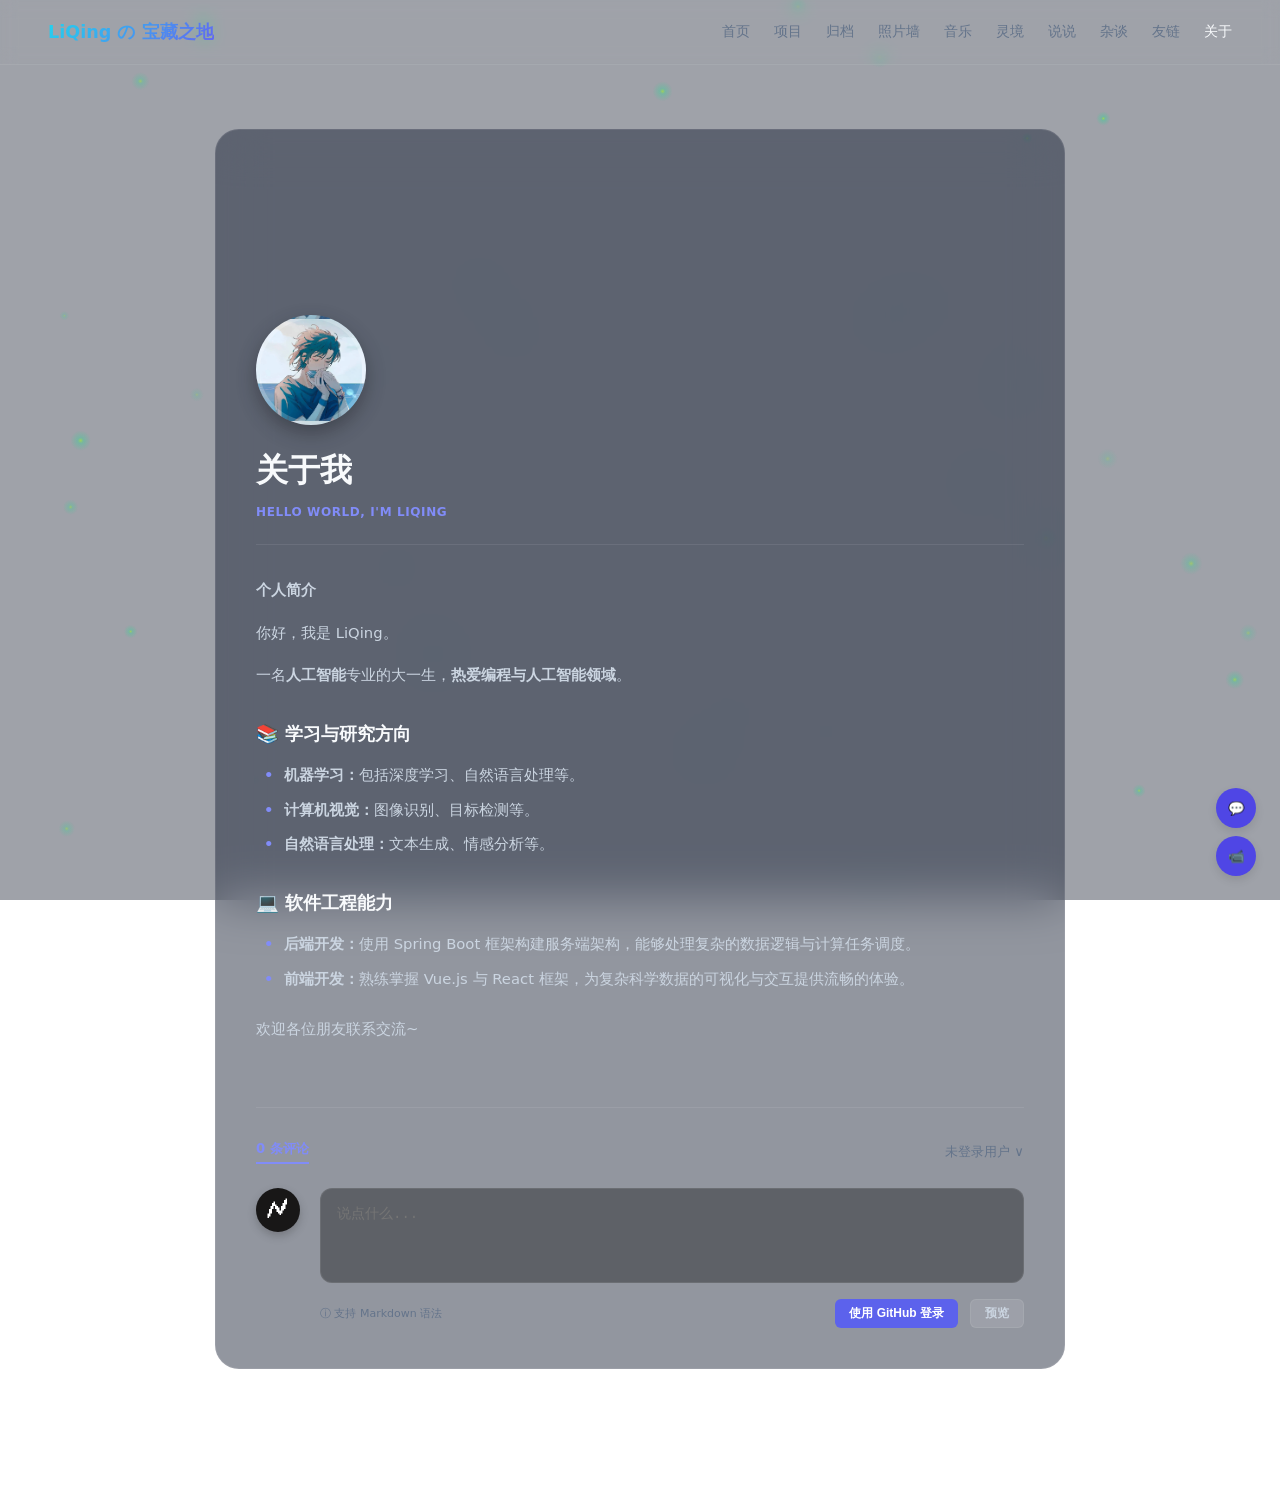
==== about.html @ 9a2c98c0 "Add files via upload" ====
<!DOCTYPE html>
<html lang="zh-CN" class="dark">
<head>
    <meta charset="UTF-8">
    <meta name="viewport" content="width=device-width, initial-scale=1.0">
    <title>关于我 - LiQing の 宝藏之地</title>
    
    <!-- 复用原有全局主题与版面样式表 -->
    <link rel="stylesheet" href="theme.css">
    <link rel="stylesheet" href="style.css">
    
    <!-- 外联载入关于我专属样式表 -->
    <link rel="stylesheet" href="about.css">
    
    <!-- 优先执行的主题状态切换脚本 -->
    <script src="theme.js"></script>
</head>
<body>

    <!-- 全局时间同步背景轮播与慢速弹幕 -->
    <div class="bg-decorations">
        <canvas id="bg-canvas"></canvas>
    </div>

    <!-- 顶栏导航 -->
    <header class="app-header">
        <div class="logo">LiQing の 宝藏之地</div>
        <nav class="nav-links">
            <a href="index.html" class="nav-link">首页</a>
            <a href="#" class="nav-link">项目</a>
            <a href="#" class="nav-link">归档</a>
            <a href="gallery.html" class="nav-link">照片墙</a>
            <a href="#" class="nav-link">音乐</a>
            <a href="#" class="nav-link">灵境</a>
            <a href="#" class="nav-link">说说</a>
            <a href="#" class="nav-link">杂谈</a>
            <a href="#" class="nav-link">友链</a>
            <a href="about.html" class="nav-link active">关于</a>
        </nav>
    </header>

    <!-- 关于我主体内容大卡片 -->
    <main class="about-card card">
        
        <!-- 1. 顶部横幅图 -->
        <div class="about-banner" style="background-image: url('./img/雷电将军.jpg');"></div>
        
        <!-- 2. 半重叠头像 -->
        <div class="about-avatar-container">
            <div class="about-avatar" style="background-image: url('./img/头像.jpg');"></div>
        </div>

        <div class="about-content">
            <!-- 3. 卡片头部信息 (已经删除右侧的选项卡切换按钮) -->
            <div class="about-header-row">
                <div class="about-title-block">
                    <h1>关于我</h1>
                    <span class="about-subtitle">HELLO WORLD, I'M LIQING</span>
                </div>
            </div>

            <!-- 4. 自我介绍富文本正文 -->
            <article class="about-article">
                <p><strong>个人简介</strong></p>
                <p>你好，我是 LiQing。</p>
                <p>一名<strong>人工智能</strong>专业的大一生，<strong>热爱编程与人工智能领域</strong>。</p>

                <h3>📚 学习与研究方向</h3>
                <ul>
                    <li><strong>机器学习：</strong>包括深度学习、自然语言处理等。</li>
                    <li><strong>计算机视觉：</strong>图像识别、目标检测等。</li>
                    <li><strong>自然语言处理：</strong>文本生成、情感分析等。</li>
                </ul>

                <h3>💻 软件工程能力</h3>
                <ul>
                    <li><strong>后端开发：</strong>使用 Spring Boot 框架构建服务端架构，能够处理复杂的数据逻辑与计算任务调度。</li>
                    <li><strong>前端开发：</strong>熟练掌握 Vue.js 与 React 框架，为复杂科学数据的可视化与交互提供流畅的体验。</li>
                </ul>

                <p>欢迎各位朋友联系交流~</p>
            </article>

            <!-- 5. 评论发表区 -->
            <section class="comments-section">
                <div class="comments-header">
                    <span class="comments-count-tab">0 条评论</span>
                    <span class="user-status-dropdown">未登录用户 ∨</span>
                </div>

                <div class="comment-form-wrapper">
                    <!-- 左侧 GitHub 头像标 -->
                    <div class="comment-github-avatar">🗲</div>
                    
                    <!-- 右侧发布框 -->
                    <div class="comment-input-area">
                        <textarea class="comment-textarea" placeholder="说点什么..."></textarea>
                        
                        <!-- 底部控制条 -->
                        <div class="comment-actions-bar">
                            <span class="markdown-tips">ⓘ 支持 Markdown 语法</span>
                            <div class="action-buttons">
                                <button class="btn-login-github">使用 GitHub 登录</button>
                                <button class="btn-preview">预览</button>
                            </div>
                        </div>
                    </div>
                </div>
            </section>
        </div>
    </main>

    <!-- 复用全局 Canvas 流萤粒子、背景同步轮播与慢速弹幕 -->
    <script src="shared-bg.js"></script>
    <script src="main.js"></script>

        <!-- 浮动小猫及挂件区 -->
    <div class="floating-container">
        <div class="floating-controls">
            <button class="float-btn" id="danmaku-trigger-btn">💬</button>
            <button class="float-btn">📹</button>
        </div>
    </div>

</body>
</html>
---- theme.css ----
/* ==========================================
   主题配色配置文件 (theme.css)
   ========================================== */
:root {
    /* --- 日间模式 (Light Mode) 变量 --- */
    --app-bg: linear-gradient(135deg, #f1f5f9 0%, #e2e8f0 100%);
    --text-primary: #0f172a;
    --text-secondary: #475569;
    --text-muted: #64748b;
    --card-background: rgba(255, 255, 255, 0.75);
    --card-border-color: rgba(226, 232, 240, 0.9);
    --search-bg: rgba(255, 255, 255, 0.9);
    
    /* 渐变与主题色 */
    --brand-gradient: linear-gradient(135deg, #0284c7, #4f46e5);
    --button-theme-bg: linear-gradient(135deg, #f59e0b, #d97706);
    --glow-shadow: rgba(245, 158, 11, 0.25);
    --stat-num-color: #4f46e5;
    --clock-bg: #e2e8f0;
}

:root.dark {
    /* --- 夜间模式 (Dark Mode) 变量 --- */
    --app-bg: radial-gradient(circle at 50% 50%, #0f172a 0%, #05070f 100%);
    --text-primary: #f8fafc;
    --text-secondary: #cbd5e1;
    --text-muted: #64748b;
    --card-background: rgba(19, 27, 46, 0.65);
    --card-border-color: rgba(255, 255, 255, 0.08);
    --search-bg: rgba(19, 27, 46, 0.6);
    
    /* 渐变与主题色 */
    --brand-gradient: linear-gradient(135deg, #22d3ee, #6366f1);
    --button-theme-bg: linear-gradient(135deg, #6366f1, #a855f7);
    --glow-shadow: rgba(99, 102, 241, 0.35);
    --stat-num-color: #38bdf8;
    --clock-bg: rgba(0, 0, 0, 0.4);
}
---- style.css ----
/* ==========================================
   版面与全局样式表 (style.css)
   ========================================== */

* {
    box-sizing: border-box;
    margin: 0;
    padding: 0;
}

/* style.css 中的 body 部分 */
body {
    background: transparent !important; /* 🌟 核心：必须设为透明，否则会挡住身后的全局轮播图和弹幕！ */
    color: var(--text-primary);
    font-family: system-ui, -apple-system, sans-serif;
    min-height: 100vh;
    padding-bottom: 3rem;
    transition: background-color 0.5s ease, color 0.5s ease;
}

/* body {
    background: var(--app-bg);
    color: var(--text-primary);
    font-family: system-ui, -apple-system, sans-serif;
    min-height: 100vh;
    padding-bottom: 3rem;
    transition: background-color 0.5s ease, color 0.5s ease;
} */

/* 装饰背景 */
.bg-decorations {
    position: absolute;
    inset: 0;
    pointer-events: none;
    overflow: hidden;
    z-index: 0;
}

#bg-canvas {
    position: fixed;
    top: 0;
    left: 0;
    width: 100vw;
    height: 100vh;
    pointer-events: none;
    z-index: -1;
}

.side-text-left {
    position: absolute;
    top: 10rem;
    left: 3rem;
    font-size: 0.75rem;
    color: var(--text-muted);
    opacity: 0.3;
    writing-mode: vertical-rl;
    letter-spacing: 0.2em;
    display: none;
}

.side-text-right {
    position: absolute;
    top: 8rem;
    right: 3rem;
    font-size: 0.75rem;
    color: var(--text-muted);
    opacity: 0.15;
    writing-mode: vertical-rl;
    letter-spacing: 0.2em;
    display: none;
}

@media (min-width: 1024px) {
    .side-text-left, .side-text-right {
        display: block;
    }
}

/* 顶栏导航 */
.app-header {
    display: flex;
    justify-content: space-between;
    align-items: center;
    padding: 1.25rem 3rem;
    border-bottom: 1px solid var(--card-border-color);
    backdrop-filter: blur(8px);
    position: relative;
    z-index: 10;
}
.logo {
    font-weight: bold;
    font-size: 1.1rem;
    background: var(--brand-gradient);
    -webkit-background-clip: text;
    -webkit-text-fill-color: transparent;
}
.nav-links {
    display: flex;
    gap: 1.5rem;
}
.nav-link {
    color: var(--text-muted);
    text-decoration: none;
    font-size: 0.875rem;
    transition: color 0.2s;
}
.nav-link.active, .nav-link:hover {
    color: var(--text-primary);
}

/* 搜索栏 */
.search-bar-container {
    display: flex;
    justify-content: center;
    margin-top: 2rem;
    position: relative;
    z-index: 10;
}
.search-box {
    position: relative;
    width: 100%;
    max-width: 500px;
}
.search-icon {
    position: absolute;
    left: 1rem;
    top: 50%;
    transform: translateY(-50%);
}
.search-input {
    width: 100%;
    background: var(--search-bg);
    border: 1px solid var(--card-border-color);
    padding: 0.75rem 1rem 0.75rem 2.5rem;
    border-radius: 50px;
    color: var(--text-primary);
    outline: none;
    font-size: 0.875rem;
    transition: all 0.3s;
}

/* 主网格排版 */
.main-content {
    max-width: 1140px;
    margin: 2rem auto 0;
    padding: 0 1rem;
    display: flex;
    flex-direction: column;
    gap: 1.5rem;
    position: relative;
    z-index: 10;
}

/* 通用卡片容器 */
.card {
    background: var(--card-background);
    border: 1px solid var(--card-border-color);
    border-radius: 1.25rem;
    backdrop-filter: blur(12px);
    transition: all 0.5s ease;
}

/* 布局行 */
.grid-row-top {
    display: grid;
    grid-template-columns: 7fr 5fr;
    gap: 1.5rem;
}

/* 个人名片样式 */
.profile-card {
    padding: 1.5rem;
    display: flex;
    flex-direction: column;
    justify-content: space-between;
}

/* ==========================================================
   个人名片鼠标互动与跳转优化 (style.css)
   ========================================================== */

/* 名片卡片基础容器 */
.profile-card {
    position: relative;
    transition: transform 0.4s ease, box-shadow 0.4s ease;
}

/* 鼠标悬停在卡片上时：卡片轻微浮起并散发柔光 */
.profile-card:hover {
    transform: translateY(-3px);
    box-shadow: 0 12px 24px -5px var(--glow-shadow);
}

/* 绝对定位覆盖层：高度避开了底部的社交链接行，确保双功能完美并存 */
.profile-click-overlay {
    position: absolute;
    top: 0;
    left: 0;
    width: 100%;
    height: calc(100% - 60px); /* 留出底部 footer 按钮的可点空间 */
    z-index: 5;
    cursor: pointer;
}

/* 头像外框过渡参数 */
.profile-card .avatar-box {
    transition: transform 0.4s cubic-bezier(0.25, 1, 0.5, 1);
}

/* 🌟 【交互动效 1】：悬浮时头像微微逆时针倾斜 8 度并放大 */
.profile-card:hover .avatar-box {
    transform: rotate(-8deg) scale(1.05);
}

/* 文本信息容器过渡参数 */
.profile-card .profile-info {
    transition: transform 0.4s cubic-bezier(0.25, 1, 0.5, 1);
    transform-origin: left center; /* 保持由左侧向右平滑放大 */
}

/* 🌟 【交互动效 2】：悬浮时文字区域平滑整体放大 2.5% */
.profile-card:hover .profile-info {
    transform: scale(1.025);
}

/* 底部社交链（确保层级高于跳转覆盖层，使其始终可以被点击） */
.profile-card .profile-footer {
    position: relative;
    z-index: 10;
}

.profile-header {
    display: flex;
    gap: 1.5rem;
}
.avatar-box {
    width: 80px;
    height: 80px;
    border-radius: 12px;
    border: 1px solid var(--card-border-color);
    display: flex;
    align-items: center;
    justify-content: center;
    background: var(--card-background);
    object-fit: cover;
}
.profile-name {
    font-size: 1.5rem;
}
.profile-bio {
    font-size: 0.75rem;
    color: var(--text-secondary);
    margin-top: 0.5rem;
    line-height: 1.6;
}
.profile-footer {
    border-top: 1px solid var(--card-border-color);
    margin-top: 1.5rem;
    padding-top: 1rem;
    display: flex;
    justify-content: space-between;
    align-items: center;
}
.stats {
    display: flex;
    gap: 1.5rem;
}
.stat-item {
    text-align: center;
}
.stat-num {
    display: block;
    font-size: 1.15rem;
    font-weight: bold;
    color: var(--stat-num-color);
}
.stat-label {
    font-size: 0.75rem;
    color: var(--text-muted);
}
.social-links {
    display: flex;
    gap: 0.5rem;
}
.social-btn {
    width: 32px;
    height: 32px;
    border-radius: 50%;
    background: var(--card-border-color);
    display: flex;
    align-items: center;
    justify-content: center;
    text-decoration: none;
    font-size: 0.75rem;
    font-weight: bold;
    color: var(--text-primary);
}

/* 音乐卡样式 */
.music-card {
    padding: 1.5rem;
    display: flex;
    align-items: center;
    gap: 1.5rem;
}
.vinyl-record-container {
    flex-shrink: 0;
    width: 96px;
    height: 96px;
    animation: rotate 15s linear infinite;
    border-radius: 50%; /* 强行将正方形的专辑封面裁剪为完美的圆盘，旋转时才好看 */
    object-fit: cover;  /* 防拉伸 */
}
.player-details {
    flex-grow: 1;
}
.player-badge {
    font-size: 10px;
    background: rgba(79, 70, 229, 0.1);
    border: 1px solid rgba(79, 70, 229, 0.2);
    padding: 2px 6px;
    border-radius: 50px;
    font-weight: bold;
}
.track-title {
    margin-top: 0.5rem;
    font-size: 1.1rem;
}
.track-artist {
    font-size: 0.75rem;
    color: var(--text-secondary);
}
.track-lyricist {
    font-size: 11px;
    color: var(--text-muted);
    margin-top: 0.25rem;
}
.progress-area {
    margin-top: 1rem;
}
.time-stamps {
    display: flex;
    justify-content: space-between;
    font-size: 10px;
    color: var(--text-muted);
    margin-bottom: 0.25rem;
}
.progress-bar {
    height: 6px;
    background: var(--card-border-color);
    border-radius: 50px;
    position: relative;
}
.progress-current {
    height: 100%;
    background: #6366f1;
    border-radius: 50px;
    position: relative;
}
.progress-handle {
    position: absolute;
    right: 0;
    top: 50%;
    transform: translate(50%, -50%);
    width: 10px;
    height: 10px;
    background: #fff;
    border-radius: 50%;
    box-shadow: 0 2px 4px rgba(0,0,0,0.2);
}
.player-controls {
    display: flex;
    justify-content: center;
    align-items: center;
    gap: 1.5rem;
    margin-top: 1rem;
}
.ctrl-btn {
    background: none;
    border: none;
    color: var(--text-muted);
    cursor: pointer;
    font-size: 1rem;
}
.play-btn {
    width: 36px;
    height: 36px;
    border-radius: 50%;
    background: #6366f1;
    color: #fff;
    display: flex;
    align-items: center;
    justify-content: center;
    box-shadow: 0 4px 10px rgba(99, 102, 241, 0.3);
}

/* ==========================================================
   跑马灯字幕栏优化样式 (style.css)
   ========================================================== */
.lyrics-marquee {
    display: flex;
    align-items: center;
    justify-content: space-between;
    padding: 0.75rem 1.5rem;
    border-radius: 0.75rem;
    font-size: 0.75rem;
    color: #6366f1; /* 经典深紫蓝色 */
    font-weight: 500;
    overflow: hidden;
    transition: all 0.5s ease;
}

/* 暗色模式下自适应发光 */
.dark .lyrics-marquee {
    color: #818cf8; /* 柔和浅紫蓝 */
    box-shadow: 0 0 15px rgba(99, 102, 241, 0.04);
}

/* 左侧图标旋转 */
.marquee-icon-left {
    margin-right: 0.5rem;
    font-size: 0.85rem;
    animation: marquee-spin 6s linear infinite;
    display: inline-block;
    user-select: none;
}

/* 右侧音符上下跳动 */
.marquee-icon-right {
    margin-left: 0.5rem;
    font-size: 0.95rem;
    animation: marquee-bounce 0.8s ease-in-out infinite alternate;
    display: inline-block;
    user-select: none;
}

/* 滚动视口：两端边缘羽化淡入淡出 */
.marquee-viewport {
    flex-grow: 1;
    overflow: hidden;
    position: relative;
    white-space: nowrap;
    /* 🌟 核心：利用线性渐变透明度，实现划过两侧边缘时自然淡出的磨砂感 */
    mask-image: linear-gradient(to right, transparent 0%, #000 8%, #000 92%, transparent 100%);
    -webkit-mask-image: linear-gradient(to right, transparent 0%, #000 8%, #000 92%, transparent 100%);
}

/* 滚动轨道：设置流畅的运动参数 */
.marquee-track {
    display: inline-block;
    padding-left: 100%; /* 从视口最右侧以外滑入 */
    /* ↙↙↙ 【在此处可以调整滚动速度，28s 代表走完一个周期的时间，数值越小滚动越快】 */
    animation: marquee-scroll 28s linear infinite;
}

.marquee-track span {
    padding-right: 3rem;
    letter-spacing: 0.05em;
}

/* 🌟 鼠标悬停时自动暂停，方便用户阅读 */
.lyrics-marquee:hover .marquee-track {
    animation-play-state: paused;
}

/* ==========================================
   跑马灯专属 Keyframes 动画帧
   ========================================== */

/* 无缝向左循环位移 */
@keyframes marquee-scroll {
    0% { transform: translateX(0); }
    100% { transform: translateX(-100%); }
}

/* 左侧图标优雅慢旋转 */
@keyframes marquee-spin {
    from { transform: rotate(0deg); }
    to { transform: rotate(360deg); }
}

/* 右侧跳跃音符 */
@keyframes marquee-bounce {
    0% { transform: translateY(2px) scale(0.9); }
    100% { transform: translateY(-4px) scale(1.1); }
}

/* 第二排布局 */
.grid-row-bottom {
    display: grid;
    grid-template-columns: 4fr 8fr;
    gap: 1.5rem;
}

/* 主容器 */
.feature-card {
    height: 400px;
    position: relative;
    overflow: hidden;
    display: flex;
    flex-direction: column;
    justify-content: flex-end;
    border-radius: 1.25rem;
}

/* 渐变遮罩 */
.feature-overlay {
    position: absolute;
    inset: 0;
    background: linear-gradient(to top, rgba(0,0,0,0.85) 0%, rgba(0,0,0,0.2) 60%, transparent 100%);
    z-index: 2;
    pointer-events: none;
}

/* 幻灯片轨道 */
.carousel-track {
    position: absolute;
    inset: 0;
    width: 100%;
    height: 100%;
    z-index: 1;
}

/* 幻灯片单页 */
.carousel-slide {
    position: absolute;
    inset: 0;
    width: 100%;
    height: 100%;
    opacity: 0;
    visibility: hidden;
    transition: opacity 0.8s cubic-bezier(0.4, 0, 0.2, 1), visibility 0.8s;
    display: flex;
    flex-direction: column;
    justify-content: flex-end;
    padding: 1.75rem; /* 稍微拉开一点间距 */
    box-sizing: border-box;
}

.carousel-slide.active {
    opacity: 1;
    visibility: visible;
    z-index: 3;
}

/* 背景图层 */
.carousel-slide .feature-bg {
    position: absolute;
    inset: 0;
    background-size: cover;
    background-position: center;
    z-index: 1;
    transition: transform 0.8s cubic-bezier(0.25, 1, 0.5, 1);
}

/* 文本容器 */
.carousel-slide .feature-content {
    position: relative;
    z-index: 4;
    color: #ffffff !important;
    transition: transform 0.6s cubic-bezier(0.25, 1, 0.5, 1);
    transform-origin: left bottom;
}

/* ==========================================
   鼠标悬停时的独立缩放动效 (您可以微调以下数值)
   ========================================== */
/* 悬停景深动画 */
.feature-card:hover .carousel-slide.active .feature-bg {
    transform: scale(1.06); 
}
.feature-card:hover .carousel-slide.active .feature-content {
    transform: scale(1.02) translateY(-4px); 
}

/* 头部徽章与日期栏 */
.feature-meta {
    display: flex;
    justify-content: space-between;
    align-items: center;
    font-size: 10px;
    margin-bottom: 1.25rem;
}

/* 左侧紫色“LATEST INSIGHT”半圆角徽章 */
.feature-badge {
    background: #5c62ec; /* 饱满的紫蓝色 */
    color: #ffffff !important;
    padding: 4px 12px;
    border-radius: 50px; /* 胶囊圆角 */
    font-weight: bold;
    font-size: 10px;
    letter-spacing: 0.05em;
    box-shadow: 0 2px 4px rgba(0,0,0,0.15);
}

/* 右侧日期胶囊边框 (高度还原截图) */
.feature-date {
    font-family: monospace;
    font-size: 11px;
    color: #ffffff !important;
    background: rgba(0, 0, 0, 0.45); /* 深色半透明背景 */
    border: 1px solid rgba(255, 255, 255, 0.15); /* 细边框 */
    padding: 3px 12px;
    border-radius: 50px; /* 胶囊圆角 */
    letter-spacing: 0.05em;
}

/* 主标题文字：改为衬线宋体 (Songti) */
.feature-title {
    /* 英文采用 Georgia 衬线体，中文采用 宋体 / 华文宋体 */
    font-family: Georgia, "Nimbus Roman No9 L", "Songti SC", "Noto Serif CJK SC", "Source Han Serif SC", "SimSun", serif;
    font-size: 1.75rem; /* 适当加大，高度还原视觉冲击力 */
    font-weight: bold;
    margin-bottom: 0.75rem;
    color: #ffffff !important;
    text-shadow: 0 2px 6px rgba(0, 0, 0, 0.6);
    line-height: 1.25;
}

/* 描述文本 */
.feature-desc {
    font-family: system-ui, -apple-system, sans-serif; /* 描述依然使用清晰的无衬线体 */
    font-size: 0.85rem;
    color: #cbd5e1 !important;
    text-shadow: 0 1px 3px rgba(0, 0, 0, 0.6);
    opacity: 0.95;
}

/* ==========================================
   轮播圆点：完美适配至右下角并微调圆角
   ========================================== */
.carousel-dots {
    position: absolute;
    bottom: 1.75rem;  /* 对齐 padding */
    right: 1.75rem;  /* 移动至右下角 */
    display: flex;
    gap: 6px;        /* 紧凑的圆点间距 */
    z-index: 10;
}

.dot {
    width: 6px;
    height: 6px;
    border-radius: 50%;
    background: rgba(255, 255, 255, 0.35); /* 未选中时的灰色半透明 */
    cursor: pointer;
    transition: all 0.35s cubic-bezier(0.4, 0, 0.2, 1);
}

/* 选中态的胶囊扁平化拉伸 */
.dot.active {
    background: #818cf8; /* 浅紫蓝色 */
    width: 20px;         /* 稍微缩短一点，比原先更精致 */
    border-radius: 4px;
}
/* 右边子组合列 */
.sub-column-right {
    display: flex;
    flex-direction: column;
    gap: 1.5rem;
}
/* ==========================================
   首页宽幅摄影卡 (style.css) - 与左侧轮播动画对齐
   ========================================== */

/* 主容器 */
.photography-card {
    height: 180px;
    position: relative;
    display: flex;
    flex-direction: column;
    justify-content: center;
    padding: 1.5rem;
    overflow: hidden;
    text-decoration: none; /* 移除下划线 */
    border-radius: 1.25rem;
}

/* 独立的背景图层 */
.photography-card .photography-bg {
    position: absolute;
    inset: 0;
    background-size: cover;
    background-position: center;
    z-index: 1;
    /* 与左侧轮播图相同的背景过渡时间与缓动曲线 */
    transition: transform 0.8s cubic-bezier(0.25, 1, 0.5, 1);
}

/* 暗色渐变遮罩 (处于背景和文字之间) */
.photography-card .card-overlay {
    position: absolute;
    inset: 0;
    background: linear-gradient(to right, rgba(0, 0, 0, 0.8) 0%, rgba(0, 0, 0, 0.25) 100%);
    z-index: 2;
    pointer-events: none;
}

/* 文字内容层 */
.photography-card .photo-info {
    position: relative;
    z-index: 10; /* 强行置顶，确保文字不被暗化 */
    /* 与左侧轮播图相同的文字过渡时间与缓动曲线 */
    transition: transform 0.6s cubic-bezier(0.25, 1, 0.5, 1);
    transform-origin: left bottom; /* 保持左下方对齐 */
}

/* ==========================================
   【核心特效】：悬停时背景与文字分别触发缩放与位移
   ========================================== */
   
/* 1. 背景图向内平滑放大 8% */
.photography-card:hover .photography-bg {
    transform: scale(1.08);
}

/* 2. 文字独立放大 3% 并向上漂移 4px */
.photography-card:hover .photo-info {
    transform: scale(1.03) translateY(-4px);
}

/* 文字排版样式（锁定高亮白色） */
.photography-card .photo-title {
    font-family: Georgia, "Nimbus Roman No9 L", "Songti SC", "Noto Serif CJK SC", "Source Han Serif SC", "SimSun", serif;
    font-size: 1.5rem;
    font-weight: bold;
    color: #ffffff !important;
    text-shadow: 0 2px 4px rgba(0,0,0,0.5);
    margin: 0;
}

.photography-card .photo-desc {
    font-family: system-ui, -apple-system, sans-serif;
    font-size: 0.875rem;
    color: #cbd5e1 !important;
    margin-top: 0.5rem;
    text-shadow: 0 1px 2px rgba(0,0,0,0.5);
}
.card-overlay {
    position: absolute;
    inset: 0;
    background: var(--card-border-color);
    opacity: 0.2;
}
.photo-info {
    position: relative;
    z-index: 2;
}
.photo-title {
    font-size: 1.5rem;
}
.photo-desc {
    font-size: 0.875rem;
    color: var(--text-secondary);
    margin-top: 0.5rem;
}

/* 二级双列组合 */
.split-row {
    display: grid;
    grid-template-columns: 2fr 1fr;
    gap: 1.5rem;
    flex-grow: 1;
}

/* ==========================================
   记录卡轮播样式定义 (style.css)
   ========================================== */

/* 记录卡主容器 */
.records-card {
    position: relative;
    overflow: hidden;
    border-radius: 1.25rem;
    height: 100%; /* 拉伸填满外部高度 */
    min-height: 200px;
    box-sizing: border-box;
}

/* 
   利用伪元素在记录卡背景图之上、内容之下生成压暗渐变遮罩 
   锁定最高对比度，防止文字看不清
*/
.records-card .carousel-slide .feature-bg::after {
    content: '';
    position: absolute;
    inset: 0;
    background: linear-gradient(to top, rgba(0, 0, 0, 0.85) 0%, rgba(0, 0, 0, 0.35) 60%, transparent 100%);
    z-index: 2;
    pointer-events: none;
}

/* 
   【视差悬停动效】：
   当鼠标移入特色文章卡（feature-card）或记录卡（records-card）时，
   对应的背景和文字执行独立的平滑缩放与移位
*/
.feature-card:hover .carousel-slide.active .feature-bg,
.records-card:hover .carousel-slide.active .feature-bg {
    transform: scale(1.06); /* 背景向内放大 6% */
}

.feature-card:hover .carousel-slide.active .feature-content,
.records-card:hover .carousel-slide.active .feature-content {
    transform: scale(1.02) translateY(-4px); /* 文字上移 4px 并整体放大 2% */
}

/* 记录卡内部特定元素样式细调 */
.records-card .record-header {
    display: flex;
    justify-content: space-between;
    align-items: center;
    font-size: 10px;
    margin-bottom: 0.75rem;
}

.records-card .record-badge {
    background: rgba(99, 102, 241, 0.2) !important;
    border: 1px solid rgba(129, 140, 248, 0.4) !important;
    color: #818cf8 !important; /* 精致淡紫色 */
    padding: 2px 8px;
    border-radius: 4px;
    font-weight: bold;
    letter-spacing: 0.05em;
}

.records-card .record-date {
    color: #cbd5e1 !important;
    font-family: monospace;
    font-size: 11px;
}

.records-card .record-title {
    font-size: 1.15rem;
    font-weight: bold;
    color: #ffffff !important;
    text-shadow: 0 2px 4px rgba(0, 0, 0, 0.6);
    margin-bottom: 0.5rem;
    line-height: 1.35;
}

.records-card .record-desc {
    font-size: 0.75rem;
    color: #cbd5e1 !important;
    text-shadow: 0 1px 3px rgba(0, 0, 0, 0.6);
    line-height: 1.45;
    max-width: 90%;
}
.record-header {
    display: flex;
    justify-content: space-between;
    font-size: 10px;
}
.record-badge {
    background: rgba(99, 102, 241, 0.1);
    border: 1px solid rgba(99, 102, 241, 0.2);
    padding: 2px 6px;
    border-radius: 4px;
    color: #6366f1;
}
.record-title {
    font-size: 1.1rem;
    margin-top: 0.75rem;
}
.record-desc {
    font-size: 0.75rem;
    color: var(--text-secondary);
    margin-top: 0.5rem;
    line-height: 1.5;
}
.record-indicators {
    display: flex;
    gap: 6px;
    margin-top: 1rem;
}
.ind-dot {
    width: 6px;
    height: 6px;
    border-radius: 50%;
    background: var(--card-border-color);
}
.ind-dot.active {
    background: #6366f1;
}

/* 主题切换按钮卡 */
.theme-toggle-card {
    display: flex;
    flex-direction: column;
    align-items: center;
    justify-content: center;
    text-align: center;
    cursor: pointer;
    outline: none;
    padding: 1.5rem;
}
.theme-toggle-card:hover {
    transform: scale(1.02);
    box-shadow: 0 10px 20px -5px var(--glow-shadow);
}
.theme-toggle-card:active {
    transform: scale(0.96);
}
.theme-icon-box {
    width: 3rem;
    height: 3rem;
    border-radius: 50%;
    background: var(--button-theme-bg);
    display: flex;
    align-items: center;
    justify-content: center;
    margin-bottom: 1rem;
    box-shadow: 0 4px 12px var(--glow-shadow);
    animation: pulse 3s infinite;
}
.theme-label-title {
    font-weight: bold;
    font-size: 1rem;
}
.theme-label-desc {
    font-size: 0.75rem;
    color: var(--text-muted);
    margin-top: 0.25rem;
}

/* 页脚样式 */
.app-footer {
    background: var(--card-background);
    border: 1px solid var(--card-border-color);
    border-radius: 1.25rem;
    padding: 1rem;
    display: flex;
    flex-wrap: wrap;
    justify-content: space-between;
    align-items: center;
    font-size: 0.75rem;
    color: var(--text-muted);
}
.footer-status {
    display: flex;
    align-items: center;
    gap: 1rem;
}
.digital-clock {
    font-family: monospace;
    background: var(--clock-bg);
    color: #22d3ee;
    border: 1px solid rgba(34, 211, 238, 0.2);
    padding: 0.35rem 0.75rem;
    border-radius: 8px;
    font-size: 0.875rem;
    font-weight: bold;
}
.status-indicator {
    display: flex;
    align-items: center;
    gap: 0.5rem;
}
.status-dot {
    width: 10px;
    height: 10px;
    background: #10b981;
    border-radius: 50%;
    animation: pulse 2s infinite;
}
.highlight-text {
    color: var(--text-primary);
}
.footer-tags {
    display: flex;
    gap: 0.5rem;
}
.tech-tag {
    background: var(--clock-bg);
    border: 1px solid var(--card-border-color);
    padding: 0.25rem 0.5rem;
    border-radius: 4px;
}

/* 浮动小猫及挂件 */
.floating-container {
    position: fixed;
    bottom: 1.5rem;
    right: 1.5rem;
    display: flex;
    flex-direction: column;
    align-items: flex-end;
    gap: 1rem;
    z-index: 100;
}
.pixel-cat-widget {
    cursor: pointer;
}
.cat-body {
    width: 48px;
    height: 48px;
    background: #f1f5f9;
    border-radius: 8px;
    border: 2px solid #1e293b;
    position: relative;
    display: flex;
    flex-direction: column;
    justify-content: flex-end;
    padding: 4px;
}
.dark .cat-body {
    background: #e2e8f0;
}
.cat-ear {
    position: absolute;
    top: -8px;
    width: 12px;
    height: 12px;
    background: inherit;
    border-top: 2px solid #1e293b;
}
.ear-left { left: 4px; border-left: 2px solid #1e293b; transform: rotate(45deg); }
.ear-right { right: 4px; border-right: 2px solid #1e293b; transform: rotate(-45deg); }
.cat-eyes {
    display: flex;
    justify-content: space-between;
    padding: 0 4px;
    margin-bottom: 8px;
}
.cat-eye {
    width: 6px;
    height: 6px;
    background: #1e293b;
    border-radius: 50%;
}
.cat-tail {
    position: absolute;
    right: -4px;
    bottom: 4px;
    width: 8px;
    height: 24px;
    background: #1e293b;
    border-radius: 50px;
    transform: rotate(15deg);
}
.floating-controls {
    display: flex;
    flex-direction: column;
    gap: 0.5rem;
}
.float-btn {
    width: 40px;
    height: 40px;
    background: #4f46e5;
    color: #fff;
    border: none;
    border-radius: 50%;
    cursor: pointer;
    box-shadow: 0 4px 10px rgba(0,0,0,0.1);
}
.settings-widget {
    position: fixed;
    bottom: 1.5rem;
    left: 1.5rem;
    z-index: 100;
}
.settings-btn {
    width: 40px;
    height: 40px;
    background: var(--card-background);
    border: 1px solid var(--card-border-color);
    color: var(--text-primary);
    border-radius: 50%;
    cursor: pointer;
}

/* 动效 */
@keyframes rotate {
    from { transform: rotate(0deg); }
    to { transform: rotate(360deg); }
}
@keyframes pulse {
    0%, 100% { transform: scale(1); opacity: 1; }
    50% { transform: scale(1.05); opacity: 0.8; }
}

/* 响应式断点 */
@media (max-width: 1024px) {
    .grid-row-top { grid-template-columns: 1fr; }
    .grid-row-bottom { grid-template-columns: 1fr; }
}
@media (max-width: 768px) {
    .app-header { flex-direction: column; gap: 1rem; }
    .split-row { grid-template-columns: 1fr; }
}

/* ==========================================================
   全屏粒子画布与弹幕样式 (style.css)
   ========================================================== */

/* 全屏固定背景 Canvas 粒子 */
#bg-canvas {
    position: fixed;
    top: 0;
    left: 0;
    width: 100vw;
    height: 100vh;
    pointer-events: none;
    z-index: -1;
}

/* 统一的外层全屏轮播背景容器 (层级 z-index: -10) */
.global-bg-container {
    position: fixed;
    inset: 0;
    width: 100vw;
    height: 100vh;
    z-index: -10;
    overflow: hidden;
}

.global-bg-slide {
    position: absolute;
    inset: 0;
    background-size: cover;
    background-position: center;
    transition: opacity 2s ease;
    opacity: 0;
}

#global-slide-1 {
    opacity: 1;
}

/* 日间/夜间背景自适应防过亮罩层 */
.global-bg-overlay {
    position: absolute;
    inset: 0;
    background: rgba(15, 23, 42, 0.45); /* 默认夜间偏暗 */
    transition: background-color 0.5s ease;
    z-index: 1;
}

html:not(.dark) .global-bg-overlay {
    background: rgba(255, 255, 255, 0.15); /* 日间模式过亮保护 */
}

/* -----------------------------------------
   【核心修改】：常态全屏毛玻璃罩层 (z-index: -5)
   压在背景和弹幕之上，在主网页内容下方，渲染常态磨砂
   ----------------------------------------- */
.global-glass-overlay {
    position: fixed;
    inset: 0;
    width: 100vw;
    height: 100vh;
    z-index: -5;
    pointer-events: none;
    backdrop-filter: blur(14px); /* 🌟 添加常态全屏毛玻璃效果 */
    -webkit-backdrop-filter: blur(14px);
    background: rgba(15, 23, 42, 0.4); /* 压暗色彩 */
    transition: background-color 0.5s ease;
}

html:not(.dark) .global-glass-overlay {
    background: rgba(255, 255, 255, 0.18); /* 日间磨砂亮色罩层 */
}

/* =========================================================================
   全局背景弹幕层容器 (style.css) - 已提升至全屏毛玻璃之上
   ========================================================================= */
.global-danmaku-container {
    position: fixed;
    inset: 0;
    width: 100vw;
    height: 100vh;
    z-index: -3; /* 🌟 核心修改：提升至 -3，使其处于全屏毛玻璃（-5）上方，字迹完全锐利清晰 */
    pointer-events: none;
    overflow: hidden;
}

/* 弹幕单条文本样式 (现在处于毛玻璃上方，呈现高清晰、高对比度的高级磨砂悬浮感) */
.danmaku-item {
    position: absolute;
    left: 0;
    white-space: nowrap;
    font-family: "PingFang SC", "Hiragino Sans GB", "Microsoft YaHei", "SimHei", sans-serif;
    font-size: 1.6rem; 
    font-weight: 700;  
    color: rgba(255, 255, 255, 0.45); /* 稍微提升了不透明度，使不模糊的白字更清晰 */
    text-shadow: 0 2px 4px rgba(0, 0, 0, 0.3); /* 配合清晰字体，增加了微弱阴影以强化字形 */
    will-change: transform;
    pointer-events: none;
    letter-spacing: 0.05em;
    transition: color 0.5s ease;
}

/* 用户自己发送的弹幕高亮样式（微弱带边框） */
.danmaku-item.high-priority {
    color: rgba(167, 243, 208, 0.7) !important;
    font-weight: bold;
    border: 1px solid rgba(52, 211, 153, 0.25);
    background: rgba(16, 185, 129, 0.15);
    padding: 2px 12px;
    border-radius: 50px;
}

/* 日间模式下自适应变暗 */
html:not(.dark) .danmaku-item {
    color: rgba(15, 23, 42, 0.4); /* 自适应为中等深灰色 */
    text-shadow: 0 1px 2px rgba(255, 255, 255, 0.5);
}

html:not(.dark) .danmaku-item.high-priority {
    color: rgba(4, 120, 87, 0.7) !important;
    border: 1px solid rgba(4, 120, 87, 0.25);
    background: rgba(52, 211, 153, 0.2);
}

/* -----------------------------------------
   主体卡片毛玻璃重度磨砂
   ----------------------------------------- */
.card {
    background: rgba(255, 255, 255, 0.1) !important;
    border: 1px solid rgba(255, 255, 255, 0.15) !important;
    backdrop-filter: blur(25px) saturate(120%) !important;
    -webkit-backdrop-filter: blur(25px) saturate(120%) !important;
}

.dark .card {
    background: rgba(15, 23, 42, 0.45) !important;
    border: 1px solid rgba(255, 255, 255, 0.08) !important;
}

/* -----------------------------------------
   毛玻璃弹幕发送模态框
   ----------------------------------------- */
.danmaku-modal-overlay {
    position: fixed;
    inset: 0;
    width: 100vw;
    height: 100vh;
    background: rgba(15, 23, 42, 0.4);
    backdrop-filter: blur(0px);
    -webkit-backdrop-filter: blur(0px);
    z-index: 9999;
    display: flex;
    align-items: center;
    justify-content: center;
    opacity: 0;
    pointer-events: none;
    transition: all 0.4s cubic-bezier(0.25, 1, 0.5, 1);
}

.danmaku-modal-overlay.active {
    opacity: 1;
    pointer-events: auto;
    backdrop-filter: blur(10px);
    -webkit-backdrop-filter: blur(10px);
}

.danmaku-modal-card {
    width: 90%;
    max-width: 420px;
    background: rgba(255, 255, 255, 0.8);
    border: 1px solid rgba(255, 255, 255, 0.4);
    backdrop-filter: blur(20px);
    -webkit-backdrop-filter: blur(20px);
    border-radius: 1.25rem;
    padding: 1.75rem;
    box-shadow: 0 20px 50px rgba(0, 0, 0, 0.3);
    transform: translateY(20px) scale(0.95);
    transition: all 0.4s cubic-bezier(0.25, 1, 0.5, 1);
}

.dark .danmaku-modal-card {
    background: rgba(30, 41, 59, 0.7);
    border: 1px solid rgba(255, 255, 255, 0.1);
}

.danmaku-modal-overlay.active .danmaku-modal-card {
    transform: translateY(0) scale(1);
}

.danmaku-modal-title {
    font-size: 1.2rem;
    font-weight: bold;
    margin-bottom: 1rem;
    color: var(--text-primary);
}

#danmaku-modal-input {
    width: 100%;
    padding: 0.75rem 1rem;
    background: rgba(255, 255, 255, 0.5);
    border: 1px solid rgba(0, 0, 0, 0.15);
    border-radius: 0.75rem;
    color: var(--text-primary);
    font-size: 0.95rem;
    outline: none;
    box-sizing: border-box;
    transition: all 0.3s;
}

.dark #danmaku-modal-input {
    background: rgba(15, 23, 42, 0.4);
    border: 1px solid rgba(255, 255, 255, 0.15);
}

#danmaku-modal-input:focus {
    border-color: #6366f1;
    box-shadow: 0 0 10px rgba(99, 102, 241, 0.2);
}

.danmaku-modal-actions {
    display: flex;
    justify-content: flex-end;
    gap: 0.75rem;
    margin-top: 1.5rem;
}

.danmaku-modal-btn {
    padding: 0.5rem 1.25rem;
    border-radius: 0.5rem;
    font-size: 0.875rem;
    font-weight: bold;
    cursor: pointer;
    border: none;
    transition: all 0.2s;
}

.btn-cancel {
    background: transparent;
    color: var(--text-secondary);
}
.btn-cancel:hover {
    background: rgba(0, 0, 0, 0.05);
}
.dark .btn-cancel:hover {
    background: rgba(255, 255, 255, 0.05);
}

.btn-submit {
    background: #6366f1;
    color: #ffffff;
}
.btn-submit:hover {
    background: #4f46e5;
    box-shadow: 0 4px 12px rgba(99, 102, 241, 0.3);
}
/* ==========================================================
   全局鼠标点击双层同心圆涟漪动效 (style.css)
   ========================================================== */

/* 外层扩散光环 */
.click-ripple {
    position: fixed;
    border-radius: 50%;
    /* 采用与全局主题呼应的薰衣草紫蓝色 */
    border: 2px solid rgba(129, 140, 248, 0.6);
    box-shadow: 0 0 10px rgba(129, 140, 248, 0.2);
    pointer-events: none; /* 必须：穿透鼠标事件，不阻挡下方任何点击 */
    z-index: 10000;       /* 置于最顶层 */
    transform: translate(-50%, -50%);
    /* 使用减速曲线：开始极快，随后优雅地慢速收尾，高度符合水滴物理特性 */
    animation: ripple-outer-glow 0.8s cubic-bezier(0.1, 0.8, 0.25, 1) forwards;
}

/* 内层饱满核心 (利用伪元素实现双同心圆效果 - 还原图 25) */
.click-ripple::after {
    content: '';
    position: absolute;
    top: 50%;
    left: 50%;
    transform: translate(-50%, -50%);
    border-radius: 50%;
    background: rgba(129, 140, 248, 0.45);
    animation: ripple-inner-core 0.8s cubic-bezier(0.1, 0.8, 0.25, 1) forwards;
}

/* 外环扩散动画 */
@keyframes ripple-outer-glow {
    0% {
        width: 0px;
        height: 0px;
        opacity: 1;
    }
    100% {
        width: 140px; /* 外圈最大扩散至 140px */
        height: 140px;
        opacity: 0;
        border-width: 1px;
    }
}

/* 内核扩散动画 (保持相对较小，符合水流透镜折射) */
@keyframes ripple-inner-core {
    0% {
        width: 0px;
        height: 0px;
        opacity: 1;
    }
    100% {
        width: 45px;  /* 内核最大扩散至 45px，体现图 25/26 景深差 */
        height: 45px;
        opacity: 0;
    }
}
---- about.css ----
/* ==========================================================
   关于我页面专属样式表 (about.css)
   ========================================================== */

/* 主关于我大卡片容器 */
.about-card {
    max-width: 850px;
    margin: 4rem auto 5rem;
    overflow: hidden; /* 保持顶部横幅圆角 */
    border-radius: 1.5rem;
    box-sizing: border-box;
}

/* 顶部背景横幅图 */
.about-banner {
    width: 100%;
    height: 240px;
    background-size: cover;
    background-position: center;
}

/* 半重叠圆形头像 */
.about-avatar-container {
    padding-left: 2.5rem;
    margin-top: -55px; /* 向上偏移产生重叠视感 */
    position: relative;
    z-index: 10;
}

.about-avatar {
    width: 110px;
    height: 110px;
    border-radius: 50%;
    border: 4px solid rgba(255, 255, 255, 0.2); /* 白光描边 */
    box-shadow: 0 8px 20px rgba(0, 0, 0, 0.3);
    background-size: cover;
    background-position: center;
}

/* 内容排版区域 */
.about-content {
    padding: 1.5rem 2.5rem 2.5rem;
}

/* 头部排版行 (标题 + 胶囊选项卡) */
.about-header-row {
    display: flex;
    justify-content: space-between;
    align-items: flex-end;
    border-bottom: 1px solid var(--card-border-color);
    padding-bottom: 1.5rem;
    margin-bottom: 2rem;
}

.about-title-block h1 {
    font-family: Georgia, "STSong", "SimSun", serif;
    font-size: 2rem;
    font-weight: bold;
    margin-bottom: 0.5rem;
}

.about-subtitle {
    font-size: 0.75rem;
    font-weight: bold;
    letter-spacing: 0.05em;
    color: #818cf8; /* 浅紫蓝色 */
    text-transform: uppercase;
}

/* 介绍详情富文本排版 */
.about-article {
    line-height: 1.8;
    font-size: 0.925rem;
    color: var(--text-secondary);
}

.about-article h3 {
    font-size: 1.15rem;
    font-weight: bold;
    color: var(--text-primary);
    margin: 1.75rem 0 0.75rem;
    display: flex;
    align-items: center;
    gap: 0.5rem;
}

.about-article p {
    margin-bottom: 1rem;
}

.about-article ul {
    list-style-type: none; /* 去除默认圆点 */
    padding-left: 0.5rem;
    margin-bottom: 1.5rem;
}

.about-article li {
    position: relative;
    padding-left: 1.25rem;
    margin-bottom: 0.5rem;
}

/* 使用自定义的优雅圆点 */
.about-article li::before {
    content: "•";
    position: absolute;
    left: 0;
    color: #818cf8;
    font-weight: bold;
}

/* -----------------------------------------
   评论区样式 (高度还原图 22 下方)
   ----------------------------------------- */
.comments-section {
    border-top: 1px solid var(--card-border-color);
    margin-top: 4rem;
    padding-top: 2rem;
}

.comments-header {
    display: flex;
    justify-content: space-between;
    align-items: center;
    font-size: 0.825rem;
    color: var(--text-muted);
}

.comments-count-tab {
    font-weight: bold;
    color: #818cf8;
    border-bottom: 2px solid #818cf8;
    padding-bottom: 4px;
    cursor: pointer;
}

.user-status-dropdown {
    cursor: pointer;
}

/* 输入表单大框 */
.comment-form-wrapper {
    display: flex;
    gap: 1.25rem;
    margin-top: 1.5rem;
    align-items: flex-start;
}

/* 左侧 GitHub 灰色头像键 */
.comment-github-avatar {
    width: 44px;
    height: 44px;
    border-radius: 50%;
    background: #181717;
    display: flex;
    align-items: center;
    justify-content: center;
    color: #ffffff;
    font-size: 1.5rem;
    flex-shrink: 0;
    box-shadow: 0 4px 10px rgba(0,0,0,0.2);
}

/* 右侧文本域容器 */
.comment-input-area {
    flex-grow: 1;
}

.comment-textarea {
    width: 100%;
    height: 95px;
    background: rgba(0, 0, 0, 0.35);
    border: 1px solid var(--card-border-color);
    border-radius: 0.75rem;
    padding: 1rem;
    color: var(--text-primary);
    font-size: 0.875rem;
    outline: none;
    box-sizing: border-box;
    resize: none;
    transition: all 0.3s;
}

.comment-textarea:focus {
    border-color: #6366f1;
    box-shadow: 0 0 12px rgba(99, 102, 241, 0.15);
}

/* 下方动作条 */
.comment-actions-bar {
    display: flex;
    justify-content: space-between;
    align-items: center;
    margin-top: 0.75rem;
}

.markdown-tips {
    font-size: 11px;
    color: var(--text-muted);
    display: flex;
    align-items: center;
    gap: 4px;
}

.action-buttons {
    display: flex;
    gap: 0.75rem;
}

.btn-login-github {
    background: #5c62ec;
    color: #ffffff;
    border: none;
    padding: 6px 14px;
    border-radius: 6px;
    font-size: 0.75rem;
    font-weight: bold;
    cursor: pointer;
    transition: all 0.2s;
}

.btn-login-github:hover {
    background: #4f46e5;
    box-shadow: 0 4px 10px rgba(99, 102, 241, 0.3);
}

.btn-preview {
    background: rgba(255, 255, 255, 0.1);
    border: 1px solid var(--card-border-color);
    color: var(--text-secondary);
    padding: 5px 14px;
    border-radius: 6px;
    font-size: 0.75rem;
    font-weight: bold;
    cursor: pointer;
    transition: all 0.2s;
}

.btn-preview:hover {
    background: rgba(255, 255, 255, 0.15);
    color: var(--text-primary);
}
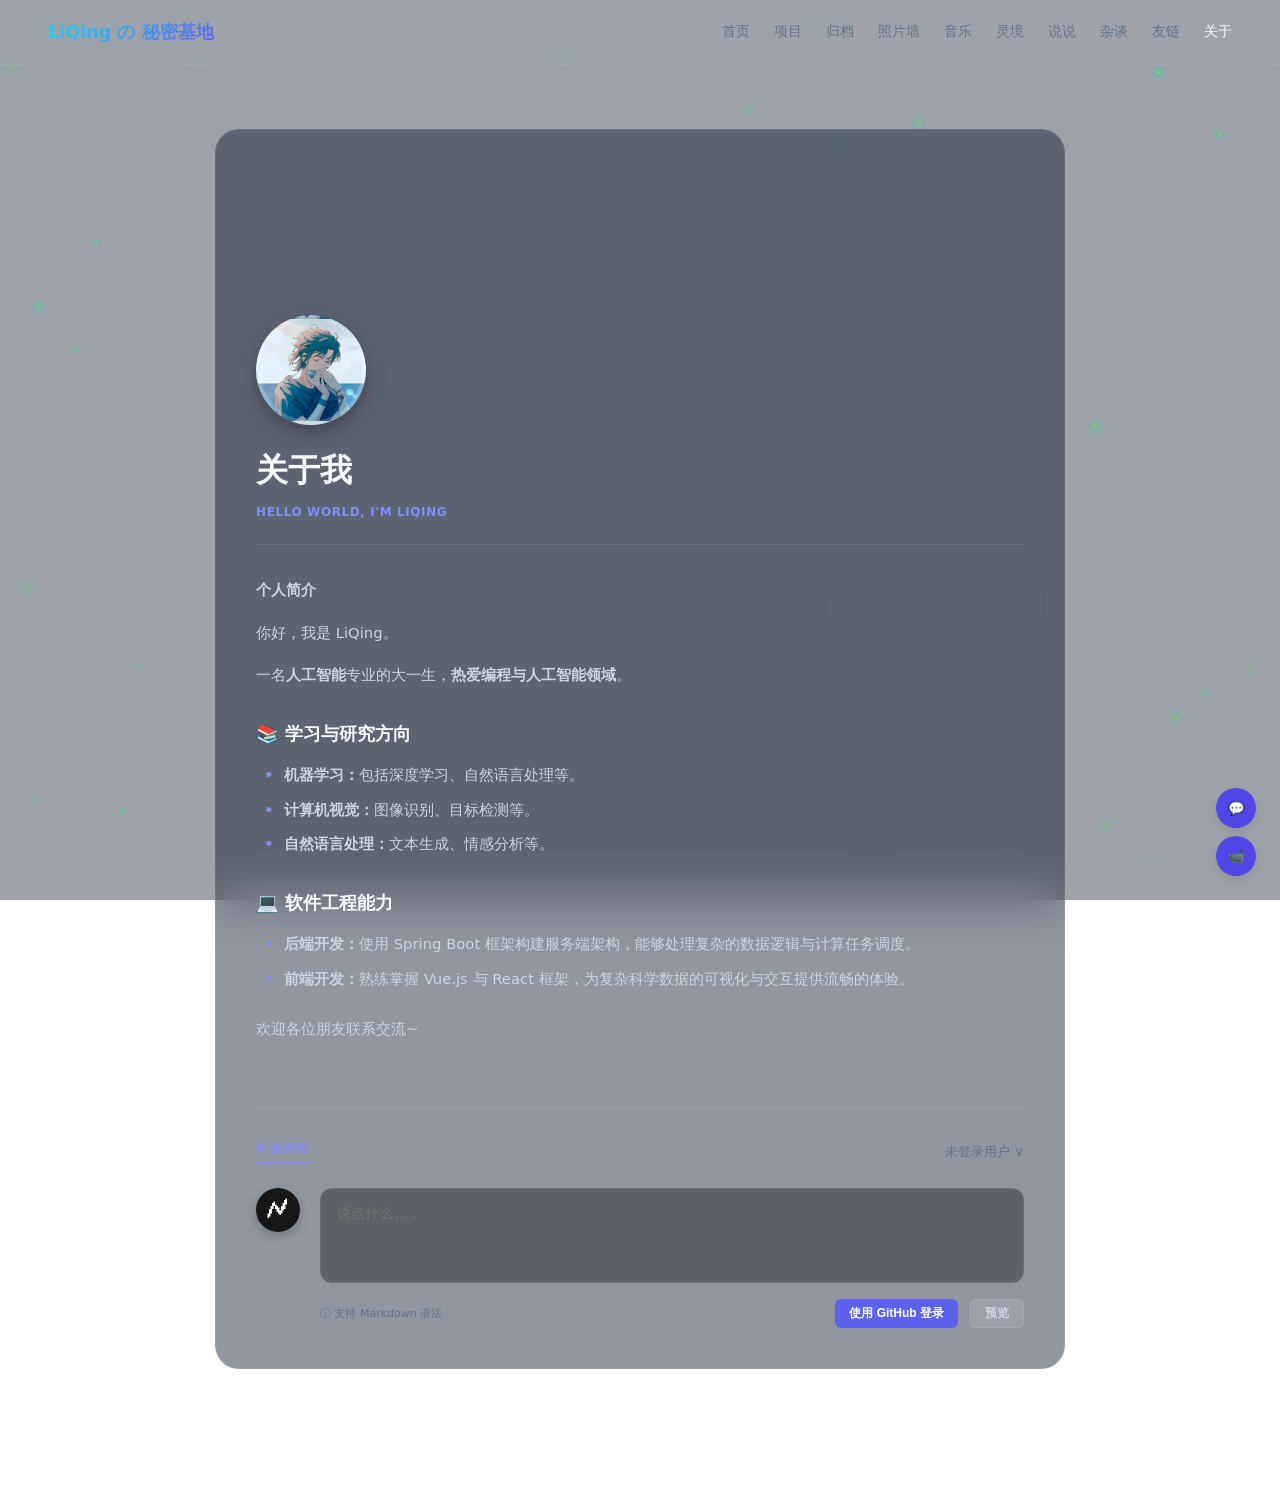
==== commit f5330f38: "Update about.html" ====
--- a/about.html
+++ b/about.html
@@ -3,7 +3,7 @@
 <head>
     <meta charset="UTF-8">
     <meta name="viewport" content="width=device-width, initial-scale=1.0">
-    <title>关于我 - LiQing の 宝藏之地</title>
+    <title>关于我 - LiQing の 秘密基地</title>
     
     <!-- 复用原有全局主题与版面样式表 -->
     <link rel="stylesheet" href="theme.css">
@@ -24,7 +24,7 @@
 
     <!-- 顶栏导航 -->
     <header class="app-header">
-        <div class="logo">LiQing の 宝藏之地</div>
+        <div class="logo">LiQing の 秘密基地</div>
         <nav class="nav-links">
             <a href="index.html" class="nav-link">首页</a>
             <a href="#" class="nav-link">项目</a>
@@ -123,4 +123,4 @@
     </div>
 
 </body>
-</html>+</html>
